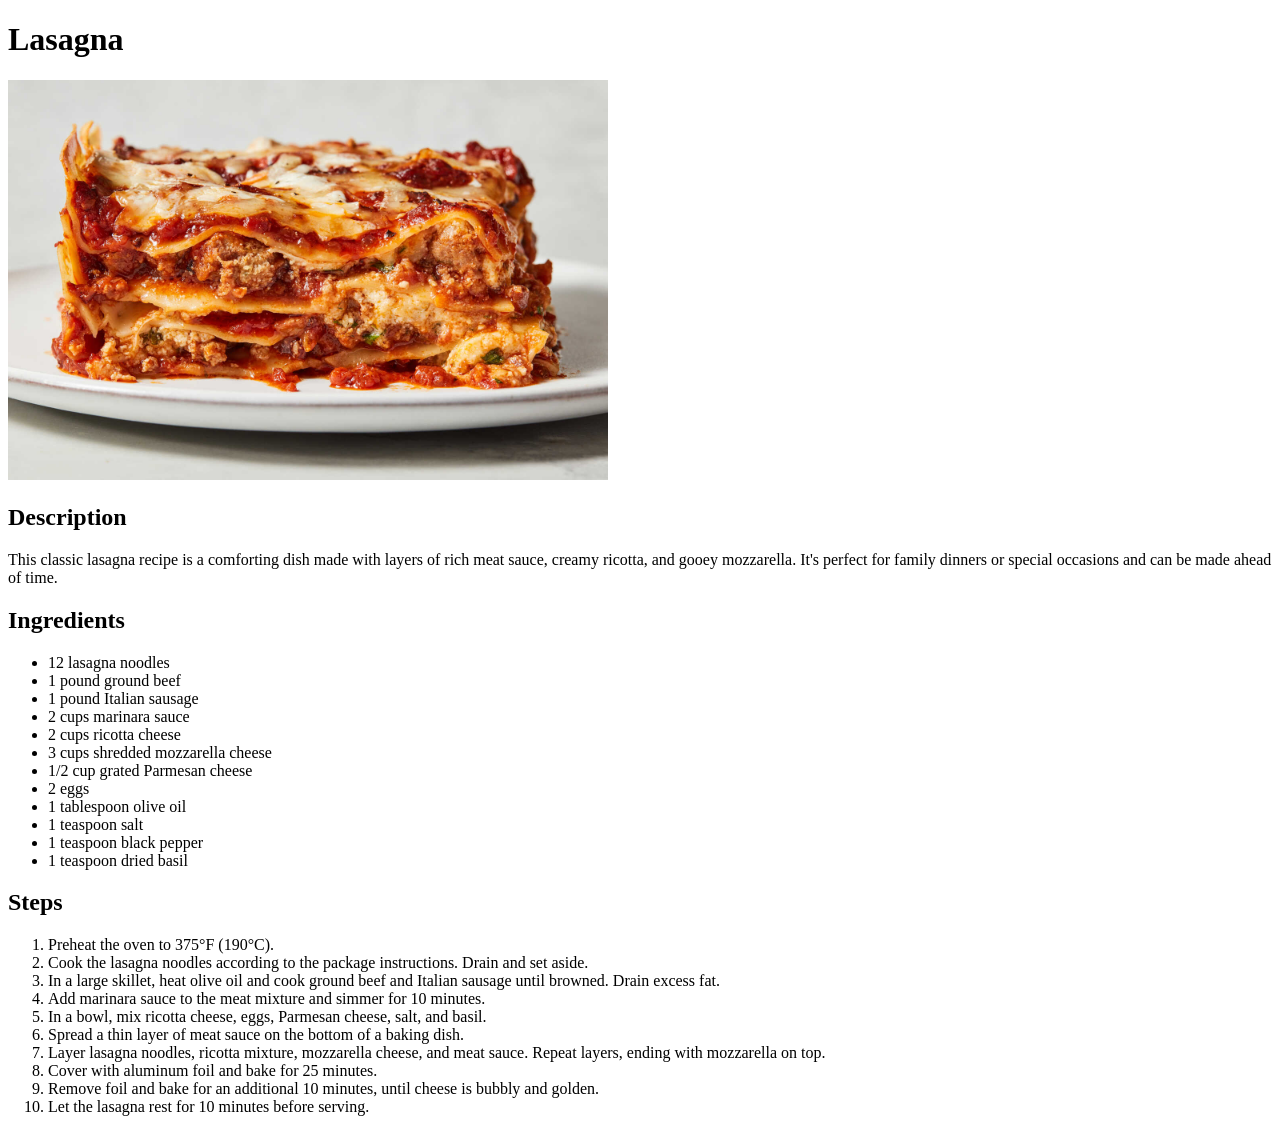
==== recipes/lasagna.html @ 133fe57f "add: update recipes" ====
<!DOCTYPE html>
<html lang="en">
  <head>
    <meta charset="UTF-8" />
    <meta name="viewport" content="width=device-width, initial-scale=1.0" />
    <title>Lasagna Recipe</title>
  </head>
  <body>
    <h1>Lasagna</h1>
    <!-- Add an image of the dish -->
    <img
      src="lasagna.jpg"
      alt="A pic of a delicious lasagna"
      style="width: 100%; max-width: 600px"
    />
    <!-- Add a description -->
    <h2>Description</h2>
    <p>
      This classic lasagna recipe is a comforting dish made with layers of rich
      meat sauce, creamy ricotta, and gooey mozzarella. It's perfect for family
      dinners or special occasions and can be made ahead of time.
    </p>

    <!-- Add an ingredients section -->
    <h2>Ingredients</h2>
    <ul>
      <li>12 lasagna noodles</li>
      <li>1 pound ground beef</li>
      <li>1 pound Italian sausage</li>
      <li>2 cups marinara sauce</li>
      <li>2 cups ricotta cheese</li>
      <li>3 cups shredded mozzarella cheese</li>
      <li>1/2 cup grated Parmesan cheese</li>
      <li>2 eggs</li>
      <li>1 tablespoon olive oil</li>
      <li>1 teaspoon salt</li>
      <li>1 teaspoon black pepper</li>
      <li>1 teaspoon dried basil</li>
    </ul>

    <!-- Add a steps section -->
    <h2>Steps</h2>
    <ol>
      <li>Preheat the oven to 375°F (190°C).</li>
      <li>
        Cook the lasagna noodles according to the package instructions. Drain
        and set aside.
      </li>
      <li>
        In a large skillet, heat olive oil and cook ground beef and Italian
        sausage until browned. Drain excess fat.
      </li>
      <li>Add marinara sauce to the meat mixture and simmer for 10 minutes.</li>
      <li>
        In a bowl, mix ricotta cheese, eggs, Parmesan cheese, salt, and basil.
      </li>
      <li>Spread a thin layer of meat sauce on the bottom of a baking dish.</li>
      <li>
        Layer lasagna noodles, ricotta mixture, mozzarella cheese, and meat
        sauce. Repeat layers, ending with mozzarella on top.
      </li>
      <li>Cover with aluminum foil and bake for 25 minutes.</li>
      <li>
        Remove foil and bake for an additional 10 minutes, until cheese is
        bubbly and golden.
      </li>
      <li>Let the lasagna rest for 10 minutes before serving.</li>
    </ol>
  </body>
</html>
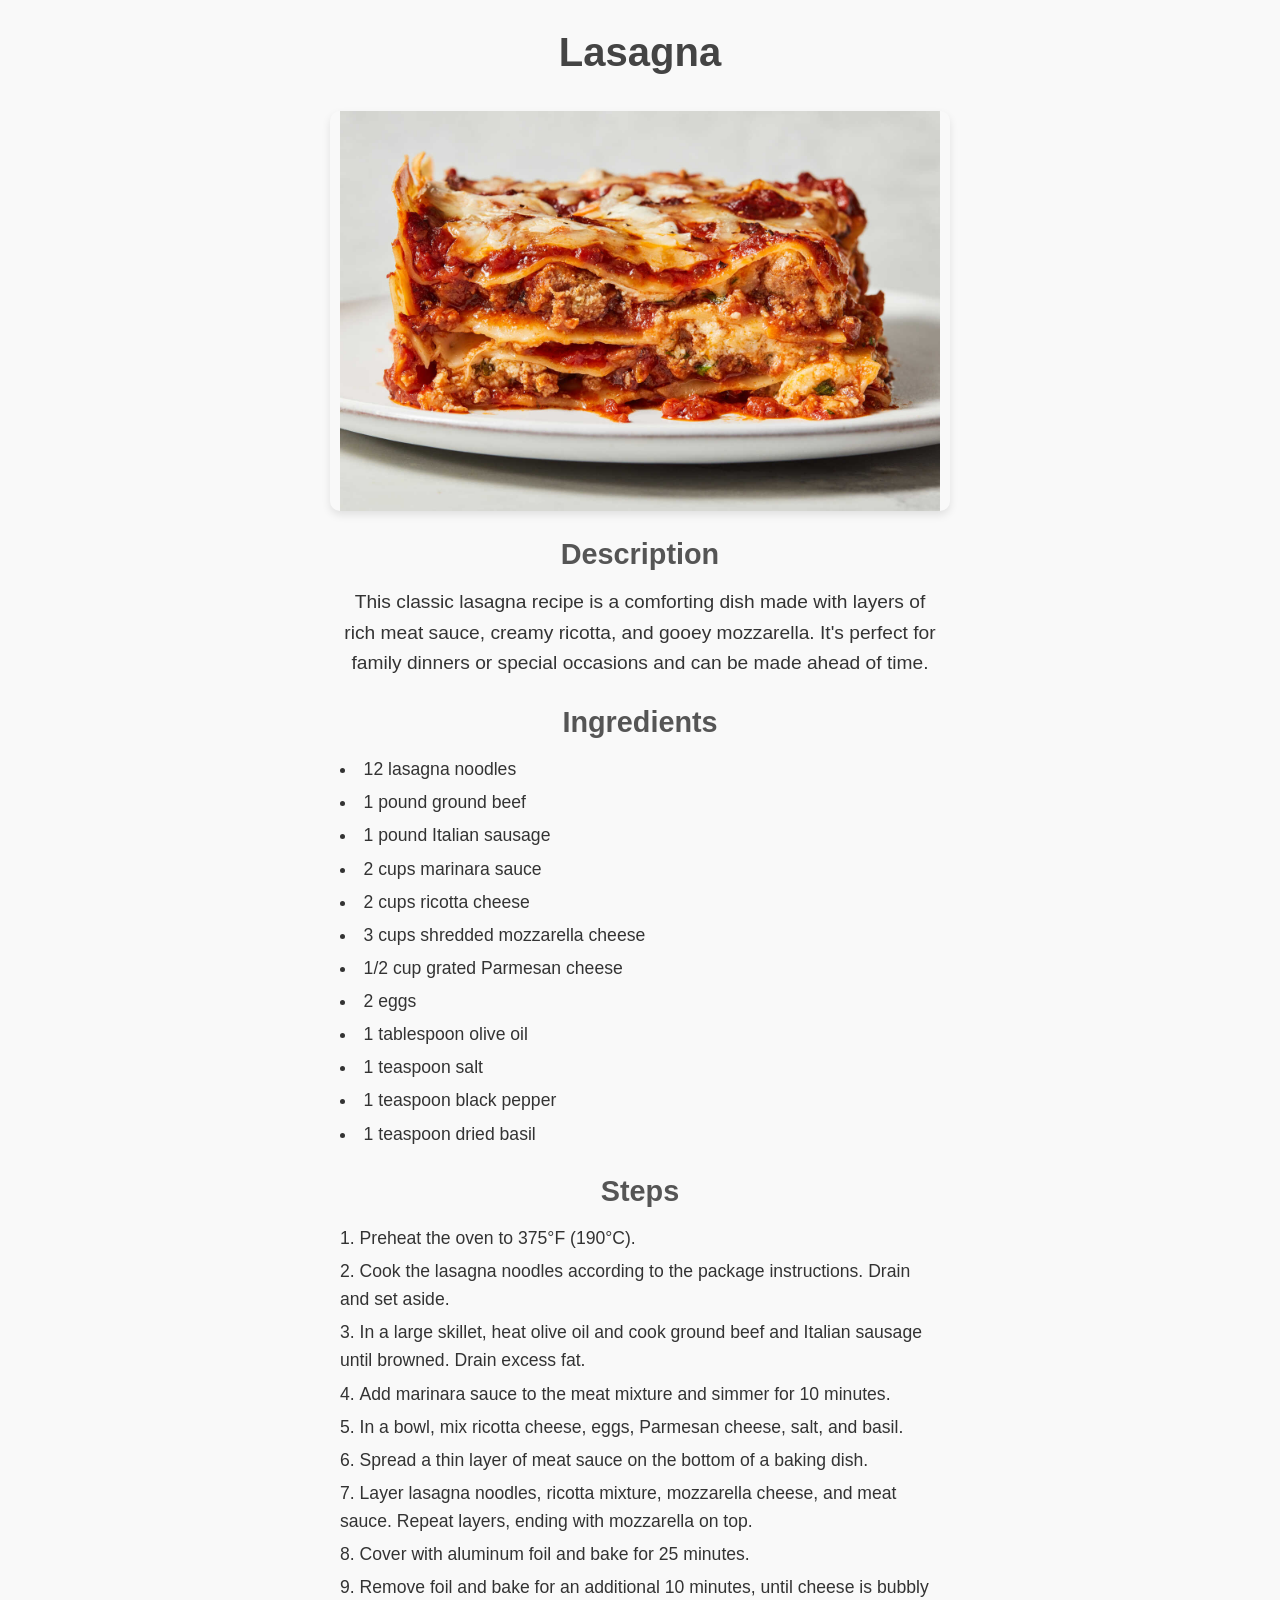
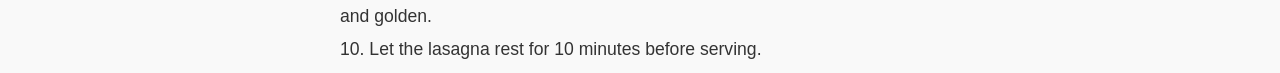
==== commit 6a057e02: "update odin-recipes" ====
--- a/recipes/lasagna.html
+++ b/recipes/lasagna.html
@@ -4,9 +4,10 @@
     <meta charset="UTF-8" />
     <meta name="viewport" content="width=device-width, initial-scale=1.0" />
     <title>Lasagna Recipe</title>
+    <link rel="stylesheet" href="style.css" />
   </head>
   <body>
-    <h1>Lasagna</h1>
+    <h1 class="middle">Lasagna</h1>
     <!-- Add an image of the dish -->
     <img
       src="lasagna.jpg"
@@ -14,7 +15,7 @@
       style="width: 100%; max-width: 600px"
     />
     <!-- Add a description -->
-    <h2>Description</h2>
+    <h2 class="middle">Description</h2>
     <p>
       This classic lasagna recipe is a comforting dish made with layers of rich
       meat sauce, creamy ricotta, and gooey mozzarella. It's perfect for family
@@ -22,7 +23,7 @@
     </p>
 
     <!-- Add an ingredients section -->
-    <h2>Ingredients</h2>
+    <h2 class="middle">Ingredients</h2>
     <ul>
       <li>12 lasagna noodles</li>
       <li>1 pound ground beef</li>
@@ -39,7 +40,7 @@
     </ul>
 
     <!-- Add a steps section -->
-    <h2>Steps</h2>
+    <h2 class="middle">Steps</h2>
     <ol>
       <li>Preheat the oven to 375°F (190°C).</li>
       <li>
--- a/recipes/style.css
+++ b/recipes/style.css
@@ -0,0 +1,64 @@
+/* General Styles */
+body {
+  font-family: Arial, sans-serif;
+  line-height: 1.6;
+  margin: 0;
+  padding: 0;
+  background-color: #f9f9f9;
+  color: #333;
+}
+
+/* Center align elements with the 'middle' class */
+.middle {
+  text-align: center;
+}
+
+/* Style for the main heading */
+h1 {
+  font-size: 2.5em;
+  color: #444;
+  margin-top: 20px;
+}
+
+/* Style for subheadings */
+h2 {
+  font-size: 1.8em;
+  margin: 20px 0 10px;
+  color: #555;
+}
+
+/* Style for paragraph text */
+p {
+  font-size: 1.2em;
+  margin: 10px auto;
+  max-width: 600px;
+  text-align: center;
+}
+
+/* Style for lists */
+ul,
+ol {
+  max-width: 600px;
+  margin: 10px auto;
+  padding: 0;
+  list-style-position: inside;
+}
+
+/* Style for list items */
+li {
+  font-size: 1.1em;
+  margin-bottom: 5px;
+}
+
+/* Image styling */
+img {
+  display: block;
+  margin: 20px auto;
+  border-radius: 10px;
+  box-shadow: 0 4px 8px rgba(0, 0, 0, 0.1);
+}
+
+/* Add some padding around the content */
+body > * {
+  padding: 0 10px;
+}
